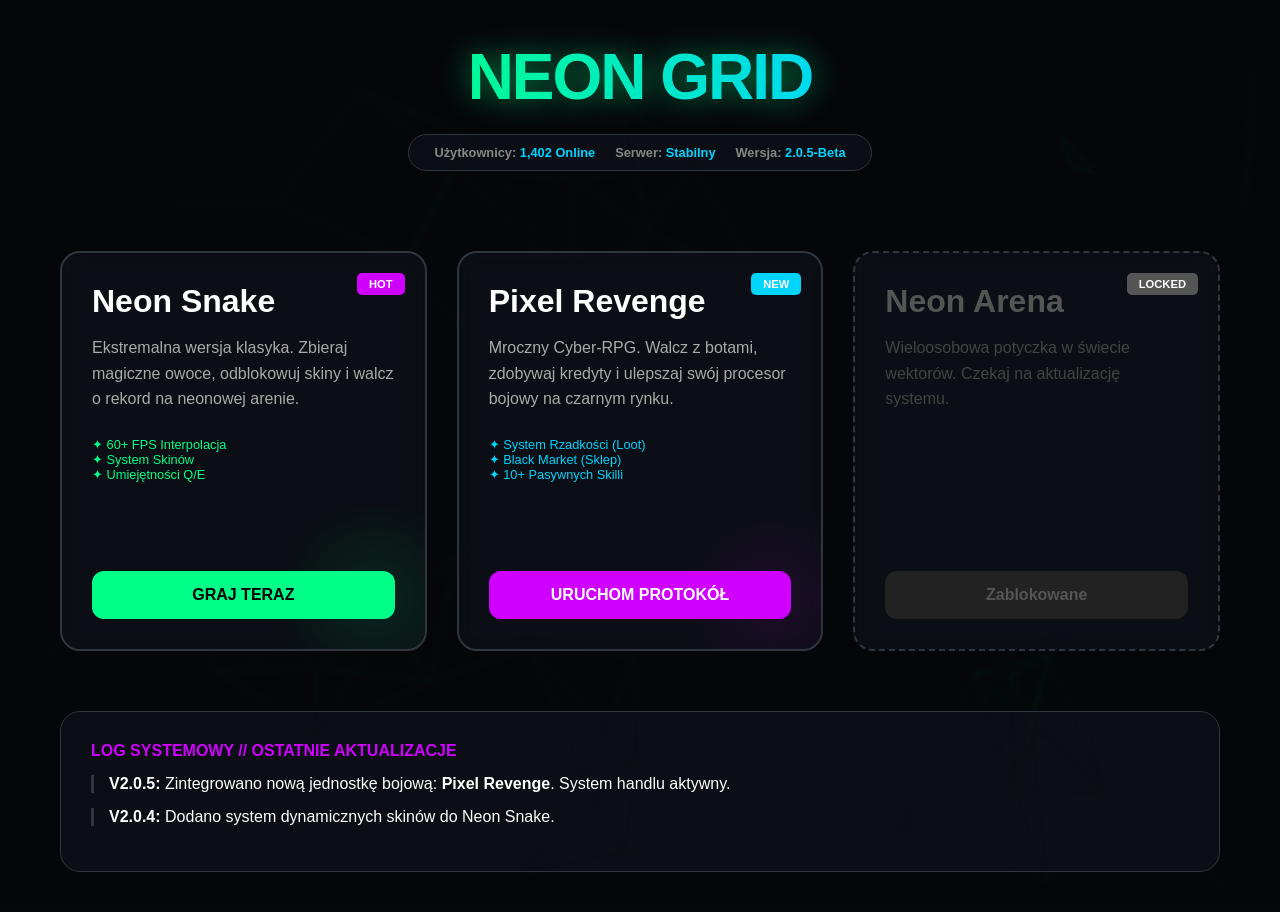
==== index.html @ 32a56c93 "Add files via upload" ====
<!DOCTYPE html>
<html lang="pl">

<head>
    <meta charset="UTF-8">
    <meta name="viewport" content="width=device-width, initial-scale=1.0">
    <title>NEON GRID | Gaming Hub</title>
    <style>
        :root {
            --primary: #00ff88;
            --secondary: #00d4ff;
            --accent: #d000ff;
            --bg: #05070a;
            --card-bg: rgba(13, 17, 23, 0.8);
            --border: #30363d;
        }

        * {
            box-sizing: border-box;
            margin: 0;
            padding: 0;
        }

        body {
            background-color: var(--bg);
            color: white;
            font-family: 'Segoe UI', Roboto, sans-serif;
            overflow-x: hidden;
            min-height: 100vh;
        }

        /* --- BACKGROUND ANIMATION --- */
        #bg-canvas {
            position: fixed;
            top: 0;
            left: 0;
            z-index: -1;
            filter: blur(2px);
            opacity: 0.4;
        }

        /* --- LAYOUT --- */
        .container {
            max-width: 1200px;
            margin: 0 auto;
            padding: 40px 20px;
            display: flex;
            flex-direction: column;
            align-items: center;
        }

        header {
            text-align: center;
            margin-bottom: 60px;
        }

        .logo {
            font-size: 4rem;
            font-weight: 900;
            letter-spacing: -2px;
            background: linear-gradient(90deg, var(--primary), var(--secondary));
            -webkit-background-clip: text;
            -webkit-text-fill-color: transparent;
            filter: drop-shadow(0 0 15px rgba(0, 255, 136, 0.5));
            text-transform: uppercase;
        }

        .status-bar {
            display: flex;
            gap: 20px;
            margin-top: 20px;
            background: var(--card-bg);
            padding: 10px 25px;
            border-radius: 50px;
            border: 1px solid var(--border);
            font-size: 0.8rem;
            font-weight: bold;
            color: #888;
        }

        .status-bar span b {
            color: var(--secondary);
        }

        /* --- GAME GRID --- */
        .game-grid {
            display: grid;
            grid-template-columns: repeat(auto-fit, minmax(300px, 1fr));
            gap: 30px;
            width: 100%;
            margin-top: 20px;
        }

        .game-card {
            background: var(--card-bg);
            border: 2px solid var(--border);
            border-radius: 20px;
            padding: 30px;
            position: relative;
            overflow: hidden;
            transition: 0.4s cubic-bezier(0.175, 0.885, 0.32, 1.275);
            cursor: pointer;
            backdrop-filter: blur(10px);
            display: flex;
            flex-direction: column;
            justify-content: space-between;
            min-height: 400px;
        }

        .game-card:hover {
            border-color: var(--primary);
            transform: translateY(-10px) scale(1.02);
            box-shadow: 0 20px 40px rgba(0, 255, 136, 0.15);
        }

        /* Fioletowa poświata dla Twojej nowej gry */
        .game-card.purple-theme:hover {
            border-color: var(--accent);
            box-shadow: 0 20px 40px rgba(208, 0, 255, 0.15);
        }

        .game-card h2 {
            font-size: 2rem;
            margin-bottom: 15px;
            z-index: 2;
        }

        .game-card p {
            color: #aaa;
            line-height: 1.6;
            margin-bottom: 25px;
            z-index: 2;
        }

        .btn-play {
            background: var(--primary);
            color: #000;
            text-decoration: none;
            text-align: center;
            padding: 15px;
            border-radius: 12px;
            font-weight: 900;
            text-transform: uppercase;
            transition: 0.3s;
            z-index: 2;
        }

        .btn-play.btn-purple {
            background: var(--accent);
            color: white;
        }

        .btn-play:hover {
            background: #fff;
            color: #000;
            transform: scale(1.05);
        }

        .btn-locked {
            background: #222;
            color: #555;
            text-decoration: none;
            text-align: center;
            padding: 15px;
            border-radius: 12px;
            font-weight: 900;
            cursor: not-allowed;
        }

        /* --- DECORATIONS --- */
        .badge {
            position: absolute;
            top: 20px;
            right: 20px;
            background: var(--accent);
            color: white;
            padding: 5px 12px;
            border-radius: 5px;
            font-size: 0.7rem;
            font-weight: 900;
        }

        .visual-effect {
            position: absolute;
            bottom: -50px;
            right: -50px;
            width: 200px;
            height: 200px;
            background: radial-gradient(circle, var(--primary) 0%, transparent 70%);
            opacity: 0.1;
            transition: 0.5s;
        }

        .game-card:hover .visual-effect {
            opacity: 0.3;
            transform: scale(1.5);
        }

        /* --- DASHBOARD ELEMENTS --- */
        .news-section {
            width: 100%;
            margin-top: 60px;
            background: var(--card-bg);
            border: 1px solid var(--border);
            border-radius: 20px;
            padding: 30px;
        }

        .news-title {
            color: var(--accent);
            font-weight: 900;
            margin-bottom: 15px;
            display: block;
        }

        .news-item {
            border-left: 3px solid var(--border);
            padding-left: 15px;
            margin-bottom: 15px;
        }
    </style>
</head>

<body>

    <canvas id="bg-canvas"></canvas>

    <div class="container">
        <header>
            <div class="logo">Neon Grid</div>
            <div class="status-bar">
                <span>Użytkownicy: <b>1,402 Online</b></span>
                <span>Serwer: <b>Stabilny</b></span>
                <span>Wersja: <b>2.0.5-Beta</b></span>
            </div>
        </header>

        <div class="game-grid">
            <div class="game-card">
                <span class="badge">HOT</span>
                <div>
                    <h2>Neon Snake</h2>
                    <p>Ekstremalna wersja klasyka. Zbieraj magiczne owoce, odblokowuj skiny i walcz o rekord na neonowej
                        arenie.</p>
                    <ul style="list-style: none; font-size: 0.8rem; color: var(--primary);">
                        <li>✦ 60+ FPS Interpolacja</li>
                        <li>✦ System Skinów</li>
                        <li>✦ Umiejętności Q/E</li>
                    </ul>
                </div>
                <a href="snake.html" class="btn-play">Graj Teraz</a>
                <div class="visual-effect"></div>
            </div>

            <div class="game-card purple-theme">
                <span class="badge" style="background: var(--secondary);">NEW</span>
                <div>
                    <h2>Pixel Revenge</h2>
                    <p>Mroczny Cyber-RPG. Walcz z botami, zdobywaj kredyty i ulepszaj swój procesor bojowy na czarnym
                        rynku.</p>
                    <ul style="list-style: none; font-size: 0.8rem; color: var(--secondary);">
                        <li>✦ System Rzadkości (Loot)</li>
                        <li>✦ Black Market (Sklep)</li>
                        <li>✦ 10+ Pasywnych Skilli</li>
                    </ul>
                </div>
                <a href="rpg/rpg.html" class="btn-play btn-purple">Uruchom Protokół</a>
                <div class="visual-effect"
                    style="background: radial-gradient(circle, var(--accent) 0%, transparent 70%);"></div>
            </div>

            <div class="game-card" style="border-style: dashed;">
                <span class="badge" style="background: #555;">LOCKED</span>
                <div>
                    <h2 style="color: #555;">Neon Arena</h2>
                    <p style="color: #444;">Wieloosobowa potyczka w świecie wektorów. Czekaj na aktualizację systemu.
                    </p>
                </div>
                <a href="#" class="btn-locked">Zablokowane</a>
            </div>
        </div>

        <div class="news-section">
            <span class="news-title">LOG SYSTEMOWY // OSTATNIE AKTUALIZACJE</span>
            <div class="news-item">
                <strong>V2.0.5:</strong> Zintegrowano nową jednostkę bojową: <b>Pixel Revenge</b>. System handlu
                aktywny.
            </div>
            <div class="news-item">
                <strong>V2.0.4:</strong> Dodano system dynamicznych skinów do Neon Snake.
            </div>
        </div>
    </div>

    <script>
        // --- ANIMACJA TŁA ---
        const canvas = document.getElementById('bg-canvas');
        const ctx = canvas.getContext('2d');

        let width, height;
        function resize() {
            width = canvas.width = window.innerWidth;
            height = canvas.height = window.innerHeight;
        }
        window.onresize = resize;
        resize();

        const dots = Array.from({ length: 50 }, () => ({
            x: Math.random() * width,
            y: Math.random() * height,
            vx: (Math.random() - 0.5) * 1,
            vy: (Math.random() - 0.5) * 1
        }));

        function animate() {
            ctx.fillStyle = '#05070a';
            ctx.fillRect(0, 0, width, height);

            ctx.strokeStyle = '#00ff8822';
            ctx.lineWidth = 1;

            dots.forEach(d => {
                d.x += d.vx;
                d.y += d.vy;
                if (d.x < 0 || d.x > width) d.vx *= -1;
                if (d.y < 0 || d.y > height) d.vy *= -1;

                ctx.beginPath();
                ctx.arc(d.x, d.y, 2, 0, Math.PI * 2);
                ctx.fill();

                dots.forEach(other => {
                    const dist = Math.hypot(d.x - other.x, d.y - other.y);
                    if (dist < 200) {
                        ctx.globalAlpha = 1 - (dist / 200);
                        ctx.beginPath();
                        ctx.moveTo(d.x, d.y);
                        ctx.lineTo(other.x, other.y);
                        ctx.stroke();
                    }
                });
            });
            ctx.globalAlpha = 1;
            requestAnimationFrame(animate);
        }
        animate();
    </script>

</body>

</html>
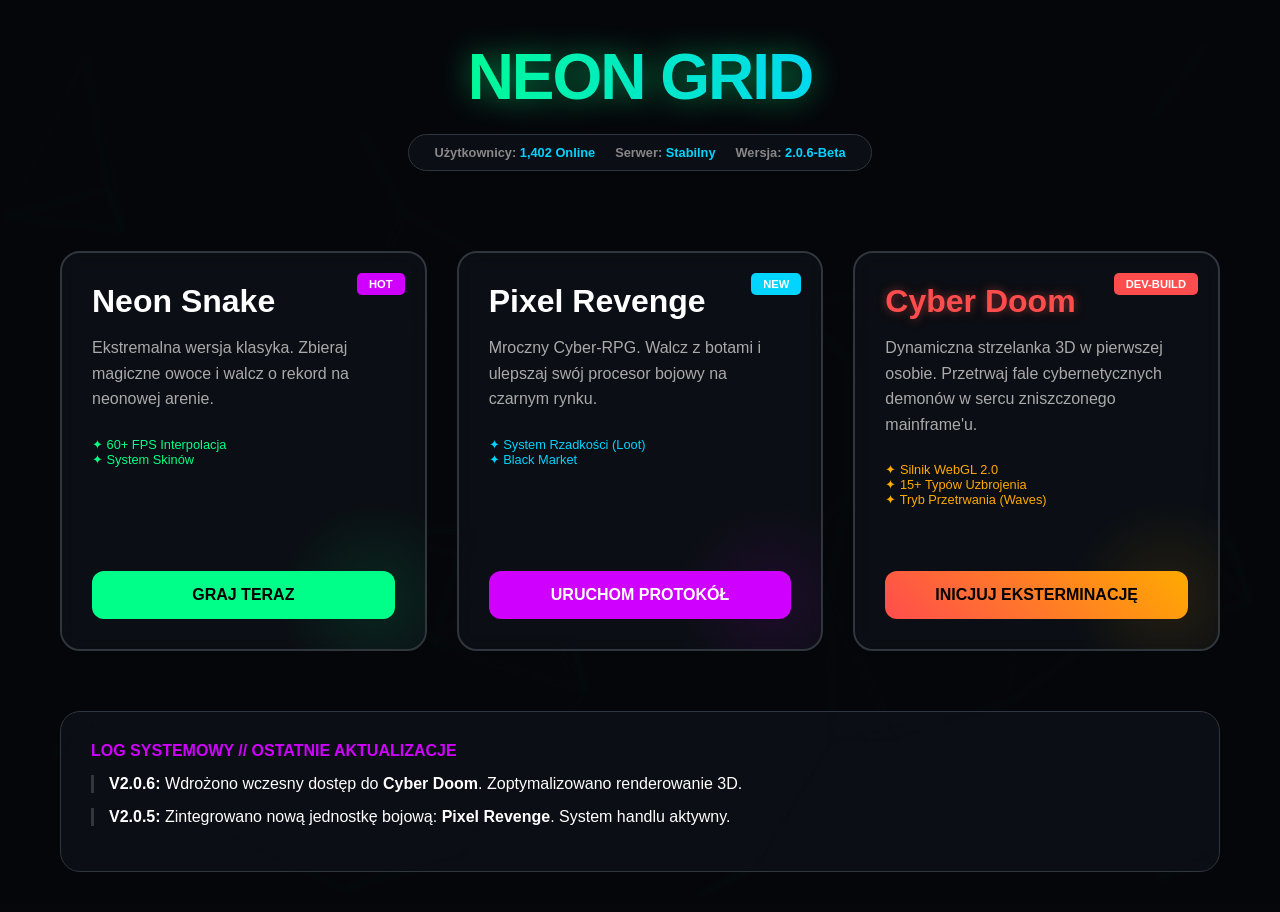
==== commit a4157c7e: "Add files via upload" ====
--- a/index.html
+++ b/index.html
@@ -10,6 +10,8 @@
             --primary: #00ff88;
             --secondary: #00d4ff;
             --accent: #d000ff;
+            --danger: #ff4d4d;
+            --warning: #ffaa00;
             --bg: #05070a;
             --card-bg: rgba(13, 17, 23, 0.8);
             --border: #30363d;
@@ -113,10 +115,15 @@
             box-shadow: 0 20px 40px rgba(0, 255, 136, 0.15);
         }
 
-        /* Fioletowa poświata dla Twojej nowej gry */
+        /* Motywy kolorystyczne kart */
         .game-card.purple-theme:hover {
             border-color: var(--accent);
             box-shadow: 0 20px 40px rgba(208, 0, 255, 0.15);
+        }
+
+        .game-card.doom-theme:hover {
+            border-color: var(--danger);
+            box-shadow: 0 20px 40px rgba(255, 77, 77, 0.2);
         }
 
         .game-card h2 {
@@ -150,21 +157,15 @@
             color: white;
         }
 
+        .btn-play.btn-doom {
+            background: linear-gradient(45deg, #ff4d4d, #ffaa00);
+            color: black;
+        }
+
         .btn-play:hover {
             background: #fff;
             color: #000;
             transform: scale(1.05);
-        }
-
-        .btn-locked {
-            background: #222;
-            color: #555;
-            text-decoration: none;
-            text-align: center;
-            padding: 15px;
-            border-radius: 12px;
-            font-weight: 900;
-            cursor: not-allowed;
         }
 
         /* --- DECORATIONS --- */
@@ -178,6 +179,7 @@
             border-radius: 5px;
             font-size: 0.7rem;
             font-weight: 900;
+            z-index: 3;
         }
 
         .visual-effect {
@@ -231,7 +233,7 @@
             <div class="status-bar">
                 <span>Użytkownicy: <b>1,402 Online</b></span>
                 <span>Serwer: <b>Stabilny</b></span>
-                <span>Wersja: <b>2.0.5-Beta</b></span>
+                <span>Wersja: <b>2.0.6-Beta</b></span>
             </div>
         </header>
 
@@ -240,12 +242,10 @@
                 <span class="badge">HOT</span>
                 <div>
                     <h2>Neon Snake</h2>
-                    <p>Ekstremalna wersja klasyka. Zbieraj magiczne owoce, odblokowuj skiny i walcz o rekord na neonowej
-                        arenie.</p>
+                    <p>Ekstremalna wersja klasyka. Zbieraj magiczne owoce i walcz o rekord na neonowej arenie.</p>
                     <ul style="list-style: none; font-size: 0.8rem; color: var(--primary);">
                         <li>✦ 60+ FPS Interpolacja</li>
                         <li>✦ System Skinów</li>
-                        <li>✦ Umiejętności Q/E</li>
                     </ul>
                 </div>
                 <a href="snake.html" class="btn-play">Graj Teraz</a>
@@ -256,12 +256,10 @@
                 <span class="badge" style="background: var(--secondary);">NEW</span>
                 <div>
                     <h2>Pixel Revenge</h2>
-                    <p>Mroczny Cyber-RPG. Walcz z botami, zdobywaj kredyty i ulepszaj swój procesor bojowy na czarnym
-                        rynku.</p>
+                    <p>Mroczny Cyber-RPG. Walcz z botami i ulepszaj swój procesor bojowy na czarnym rynku.</p>
                     <ul style="list-style: none; font-size: 0.8rem; color: var(--secondary);">
                         <li>✦ System Rzadkości (Loot)</li>
-                        <li>✦ Black Market (Sklep)</li>
-                        <li>✦ 10+ Pasywnych Skilli</li>
+                        <li>✦ Black Market</li>
                     </ul>
                 </div>
                 <a href="rpg/rpg.html" class="btn-play btn-purple">Uruchom Protokół</a>
@@ -269,31 +267,37 @@
                     style="background: radial-gradient(circle, var(--accent) 0%, transparent 70%);"></div>
             </div>
 
-            <div class="game-card" style="border-style: dashed;">
-                <span class="badge" style="background: #555;">LOCKED</span>
+            <div class="game-card doom-theme">
+                <span class="badge" style="background: var(--danger);">DEV-BUILD</span>
                 <div>
-                    <h2 style="color: #555;">Neon Arena</h2>
-                    <p style="color: #444;">Wieloosobowa potyczka w świecie wektorów. Czekaj na aktualizację systemu.
-                    </p>
+                    <h2 style="color: var(--danger); text-shadow: 0 0 10px rgba(255, 77, 77, 0.5);">Cyber Doom</h2>
+                    <p>Dynamiczna strzelanka 3D w pierwszej osobie. Przetrwaj fale cybernetycznych demonów w sercu
+                        zniszczonego mainframe'u.</p>
+                    <ul style="list-style: none; font-size: 0.8rem; color: var(--warning);">
+                        <li>✦ Silnik WebGL 2.0</li>
+                        <li>✦ 15+ Typów Uzbrojenia</li>
+                        <li>✦ Tryb Przetrwania (Waves)</li>
+                    </ul>
                 </div>
-                <a href="#" class="btn-locked">Zablokowane</a>
+                <a href="cyber_3d.html" class="btn-play btn-doom">Inicjuj Eksterminację</a>
+                <div class="visual-effect"
+                    style="background: radial-gradient(circle, var(--warning) 0%, transparent 70%);"></div>
             </div>
         </div>
 
         <div class="news-section">
             <span class="news-title">LOG SYSTEMOWY // OSTATNIE AKTUALIZACJE</span>
             <div class="news-item">
+                <strong>V2.0.6:</strong> Wdrożono wczesny dostęp do <b>Cyber Doom</b>. Zoptymalizowano renderowanie 3D.
+            </div>
+            <div class="news-item">
                 <strong>V2.0.5:</strong> Zintegrowano nową jednostkę bojową: <b>Pixel Revenge</b>. System handlu
                 aktywny.
             </div>
-            <div class="news-item">
-                <strong>V2.0.4:</strong> Dodano system dynamicznych skinów do Neon Snake.
-            </div>
         </div>
     </div>
 
     <script>
-        // --- ANIMACJA TŁA ---
         const canvas = document.getElementById('bg-canvas');
         const ctx = canvas.getContext('2d');
 
